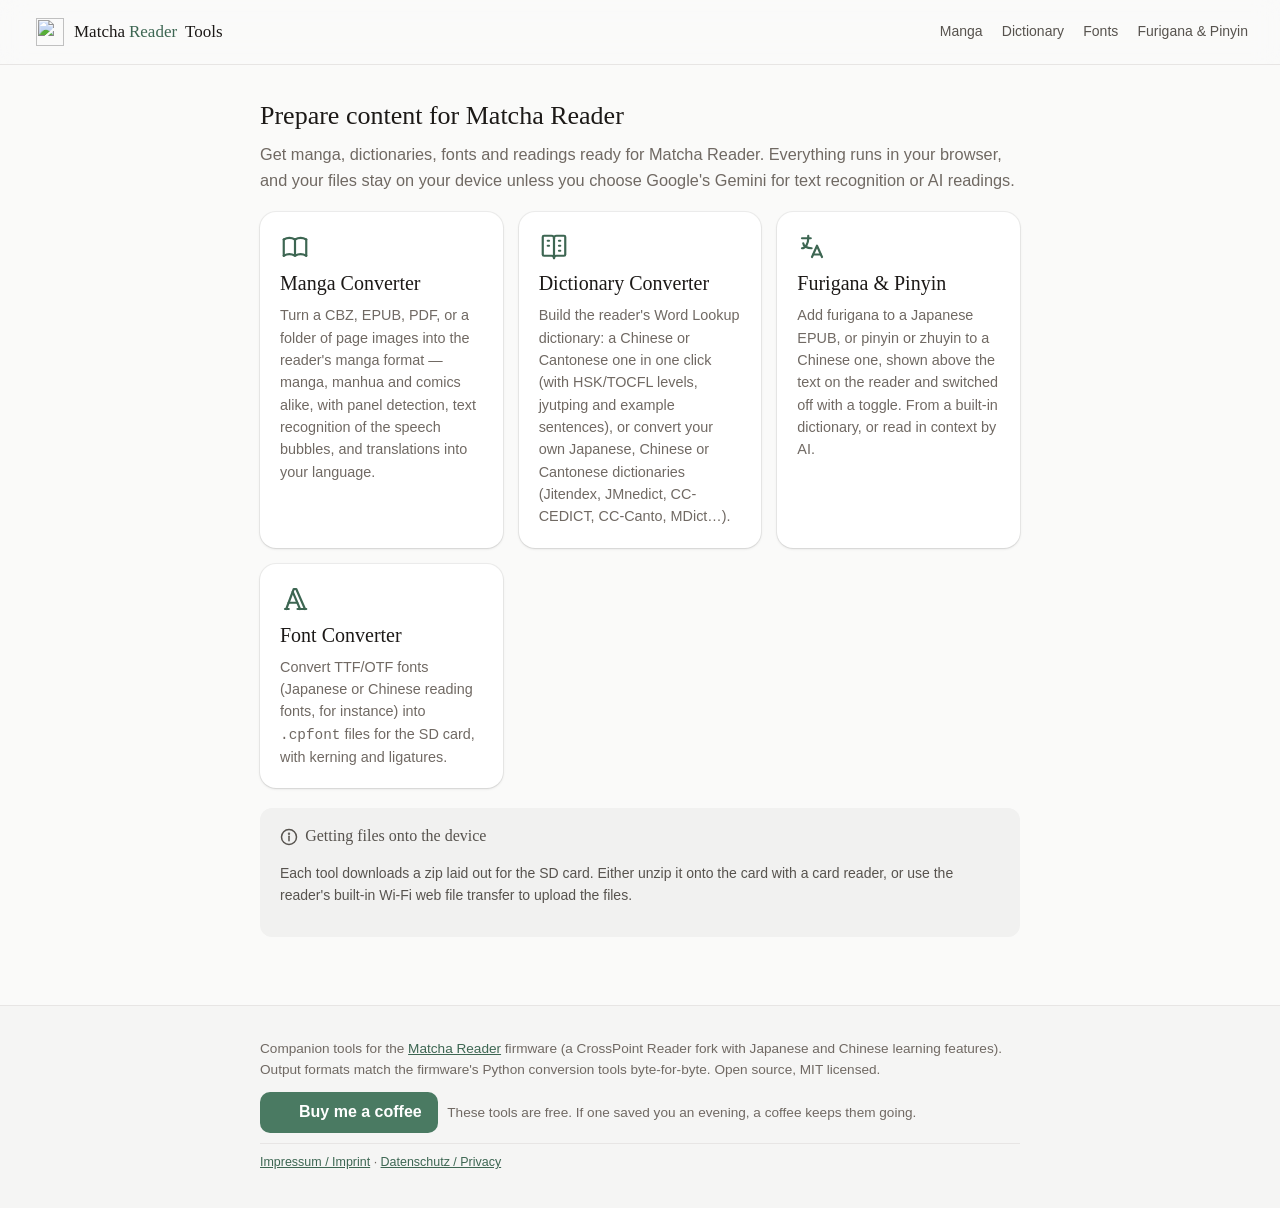
==== index.html @ 50eb7fbb "a11y: reflow at 200% text, spaced card names, labelled navs Pill rows, long words, code and the coff" ====
<!DOCTYPE html>
<html lang="en">
<head>
<meta charset="utf-8">
<meta name="viewport" content="width=device-width, initial-scale=1">
<title>Matcha Reader Tools</title>
<meta name="description" content="Browser-based converters for the Matcha Reader e-reader firmware: manga and manhua with OCR, Japanese and Chinese dictionaries, furigana and pinyin for EPUBs, and SD card fonts. Runs on your device.">
<link rel="stylesheet" href="css/style.css">
<link rel="icon" type="image/svg+xml" href="images/matcha-icon.svg" media="(prefers-color-scheme: light)">
<link rel="icon" type="image/svg+xml" href="images/matcha-icon-dark.svg" media="(prefers-color-scheme: dark)">
</head>
<body>
<a class="skip-link" href="#main">Skip to content</a>
<header class="brand">
  <div class="brand-inner">
    <h1><a class="brand-link" href="./"><picture><source srcset="images/matcha-icon-dark.svg" media="(prefers-color-scheme: dark)"><img class="brand-logo" src="images/matcha-icon.svg" alt="" width="28" height="28"></picture>Matcha <span class="brand-reader">Reader</span>&nbsp;Tools</a></h1>
    <nav class="nav-links desktop-nav" aria-label="Tools">
      <a href="manga.html">Manga</a>
      <a href="dictionary.html">Dictionary</a>
      <a href="fonts.html">Fonts</a>
      <a href="ruby.html">Furigana &amp; Pinyin</a>
    </nav>
  </div>
  <details class="mobile-nav">
    <summary aria-label="Navigation menu"><svg class="icon menu-open" viewBox="0 0 24 24"><path d="M4 7h16M4 12h16M4 17h16"/></svg><svg class="icon menu-close" viewBox="0 0 24 24"><path d="m6 6 12 12M6 18 18 6"/></svg></summary>
    <nav class="nav-links mobile-links" aria-label="Tools">
      <a href="manga.html">Manga</a>
      <a href="dictionary.html">Dictionary</a>
      <a href="fonts.html">Fonts</a>
      <a href="ruby.html">Furigana &amp; Pinyin</a>
    </nav>
  </details>
</header>
<main id="main" tabindex="-1">
  <h2>Prepare content for Matcha Reader</h2>
  <p class="lede">Get manga, dictionaries, fonts and readings ready for Matcha Reader.
  Everything runs in your browser, and your files stay on your device unless you choose Google's
  Gemini for text recognition or AI readings.</p>

  <div class="toolgrid">
    <a class="toolcard" href="manga.html">
      <svg class="tool-icon" viewBox="0 0 24 24" aria-hidden="true"><path d="M3 19a9 9 0 0 1 9 0a9 9 0 0 1 9 0"/><path d="M3 6a9 9 0 0 1 9 0a9 9 0 0 1 9 0"/><path d="M3 6l0 13"/><path d="M12 6l0 13"/><path d="M21 6l0 13"/></svg>
      <h3>Manga Converter</h3>
      <p>Turn a CBZ, EPUB, PDF, or a folder of page images into the reader's manga format — manga,
      manhua and comics alike, with panel detection, text recognition of the speech bubbles, and
      translations into your language.</p>
    </a>
    <a class="toolcard" href="dictionary.html">
      <svg class="tool-icon" viewBox="0 0 24 24" aria-hidden="true"><path d="M10 19h-6a1 1 0 0 1 -1 -1v-14a1 1 0 0 1 1 -1h6a2 2 0 0 1 2 2a2 2 0 0 1 2 -2h6a1 1 0 0 1 1 1v14a1 1 0 0 1 -1 1h-6a2 2 0 0 0 -2 2a2 2 0 0 0 -2 -2z"/><path d="M12 5v16"/><path d="M7 7h1"/><path d="M7 11h1"/><path d="M16 7h1"/><path d="M16 11h1"/><path d="M16 15h1"/></svg>
      <h3>Dictionary Converter</h3>
      <p>Build the reader's Word Lookup dictionary: a Chinese or Cantonese one in one click (with
      HSK/TOCFL levels, jyutping and example sentences), or convert your own Japanese,
      Chinese or Cantonese dictionaries (Jitendex, JMnedict, CC-CEDICT, CC-Canto, MDict…).</p>
    </a>
    <a class="toolcard" href="ruby.html">
      <svg class="tool-icon" viewBox="0 0 24 24" aria-hidden="true"><path d="M4 5h7"/><path d="M9 3v2c0 4.418 -2.239 8 -5 8"/><path d="M5 9c0 2.144 2.952 3.908 6.7 4"/><path d="M12 20l4 -9l4 9"/><path d="M19.1 18h-6.2"/></svg>
      <h3>Furigana &amp; Pinyin</h3>
      <p>Add furigana to a Japanese EPUB, or pinyin or zhuyin to a Chinese one, shown above the text
      on the reader and switched off with a toggle. From a built-in dictionary, or read in context by AI.</p>
    </a>
    <a class="toolcard" href="fonts.html">
      <svg class="tool-icon" viewBox="0 0 24 24" aria-hidden="true"><path d="M4 20l3 0"/><path d="M14 20l7 0"/><path d="M6.9 15l6.9 0"/><path d="M10.2 6.3l5.8 13.7"/><path d="M5 20l6 -16l2 0l7 16"/></svg>
      <h3>Font Converter</h3>
      <p>Convert TTF/OTF fonts (Japanese or Chinese reading fonts, for instance) into
      <code>.cpfont</code> files for the SD card, with kerning and ligatures.</p>
    </a>
  </div>

  <div class="card info">
    <h3>Getting files onto the device</h3>
    <p>Each tool downloads a zip laid out for the SD card. Either unzip it onto the card with a
    card reader, or use the reader's built-in Wi-Fi web file transfer to upload the files.</p>
  </div>
</main>
<footer>
  Companion tools for the <a href="https://github.com/eszter007/matcha-reader">Matcha Reader</a>
  firmware (a CrossPoint Reader fork with Japanese and Chinese learning features). Output formats match the
  firmware's Python conversion tools byte-for-byte. Open source, MIT licensed.
  <p class="coffee"><a class="coffee-btn" href="https://buymeacoffee.com/eszter007" target="_blank" rel="noopener"><img src="css/coffee-cup.svg" alt="" width="15" height="22">Buy me a coffee</a>
  <span>These tools are free. If one saved you an evening, a coffee keeps them going.</span></p>
  <p class="legal"><a href="legal.html#impressum">Impressum / Imprint</a> · <a href="legal.html#datenschutz">Datenschutz / Privacy</a></p>
</footer>
</body>
</html>
---- css/style.css ----
/* Matcha Reader Tools — shared styles. Mobile-first, dark-mode aware.
 * Look and colours follow the firmware's own web UI (src/network/html/assets/web.css). */

:root {
  color-scheme: light;
  --matcha: #4a7a62;        /* buttons */
  --matcha-dark: #3d6652;   /* accent: links, hover, focus */
  --matcha-light: #f0f5f3;  /* tinted backgrounds */
  --on-matcha: #fff;        /* text on a matcha button */
  --bg: #fafaf9;
  --card: #fff;
  --text: #1c1917;
  --label: #57534e;
  --muted: #706963;
  --border: #e7e5e4;
  --control-border: #d6d3d1;
  --warn: #78561d;
  --warn-bg: #fdf6e6;
  --warn-border: #e7d4a8;
  --error: #b42318;
  --card-shadow: 0 0 0 1px #1c19170d, 0 1px 3px #0000001a, 0 1px 2px -1px #0000001a;
}

@media (prefers-color-scheme: dark) {
  :root {
    color-scheme: dark;
    --matcha: #8fb9a6;
    --matcha-dark: #b3cfc2;
    --matcha-light: #35473d;
    --on-matcha: #1c1917;
    --bg: #242321;
    --card: #302e2b;
    --text: #fafaf9;
    --label: #d6d3d1;
    --muted: #a8a29e;
    --border: #504b45;
    --control-border: #78716c;
    --warn: #e7d4a8;
    --warn-bg: #403728;
    --warn-border: #7e6940;
    --error: #fca5a5;
    --card-shadow: 0 0 0 1px #504b45, 0 1px 3px #0000001a, 0 1px 2px -1px #0000001a;
  }
}

* { box-sizing: border-box; }

body {
  margin: 0;
  font-family: Inter, -apple-system, BlinkMacSystemFont, "Segoe UI", sans-serif;
  font-size: 15px;
  background: var(--bg);
  color: var(--text);
  line-height: 1.55;
}

:focus-visible { outline: 3px solid var(--matcha-dark); outline-offset: 3px; }

/* Read by screen readers, not shown. */
.sr-only {
  position: absolute; width: 1px; height: 1px; padding: 0; margin: -1px;
  overflow: hidden; clip: rect(0 0 0 0); white-space: nowrap; border: 0;
}

/* "Skip to content": the first stop for keyboard users, visible only when focused. */
.skip-link { position: absolute; left: 1rem; top: -4rem; z-index: 50; padding: 0.6rem 1rem; border-radius: 8px;
  background: var(--card); color: var(--text); box-shadow: var(--card-shadow); font-weight: 600; }
.skip-link:focus { top: 0.75rem; }
/* The skip link's target: focusable so screen readers move there, but not ringed like a control. */
main:focus { outline: none; }

@media (prefers-reduced-motion: reduce) {
  *, *::before, *::after { transition: none !important; animation: none !important; }
}

/* Header: the firmware's brand bar, sticky and frosted. */
.brand {
  position: sticky;
  top: 0;
  z-index: 20;
  background: color-mix(in srgb, var(--bg) 85%, transparent);
  -webkit-backdrop-filter: blur(12px);
  backdrop-filter: blur(12px);
  border-bottom: 1px solid var(--border);
}

.brand-inner {
  display: grid;
  grid-template-columns: auto 1fr;
  align-items: center;
  gap: 24px;
  max-width: 80rem;
  min-height: 64px;
  margin: 0 auto;
  padding: 0.875rem 2rem;
}

.brand h1 { margin: 0; font-family: Georgia, serif; font-weight: 400; font-size: 17px; line-height: 1.25; }
.brand-link { display: flex; align-items: center; gap: 4px; white-space: nowrap; color: inherit; text-decoration: none; }
.brand-reader { color: var(--matcha-dark); }
.brand-link picture { display: contents; }
.brand-logo { width: 28px; height: 28px; margin-right: 6px; flex-shrink: 0; }

.nav-links { display: flex; flex-wrap: wrap; gap: 1.2rem; }
.nav-links a { color: var(--label); text-decoration: none; font-size: 14px; }
.nav-links a:hover, .nav-links a[aria-current="page"] { color: var(--text); }
.nav-links a[aria-current="page"] { font-weight: 600; }
.desktop-nav { justify-self: end; }

.mobile-nav { display: none; }
.mobile-nav summary { list-style: none; cursor: pointer; padding: 8px; color: var(--label); display: flex; align-items: center; justify-content: center; width: 40px; height: 40px; }
.mobile-nav summary::-webkit-details-marker { display: none; }
.mobile-nav .menu-close, .mobile-nav[open] .menu-open { display: none; }
.mobile-nav[open] .menu-close { display: inline; }
.mobile-links { flex-direction: column; gap: 0; }
.mobile-links a { padding: 0.6rem 0.2rem; }
.mobile-links a + a { border-top: 1px solid var(--border); }

@media (max-width: 720px) {
  .brand-inner { padding: 0.75rem 3.5rem 0.75rem 1.25rem; min-height: 56px; }
  .desktop-nav { display: none; }
  .mobile-nav { display: block; position: absolute; top: 8px; right: 10px; margin: 0; }
  .mobile-nav[open] .mobile-links {
    position: absolute;
    top: 44px;
    right: 0;
    min-width: 220px;
    padding: 0.4rem 1rem;
    background: var(--card);
    border-radius: 12px;
    box-shadow: var(--card-shadow), 0 8px 24px #0000002e;
  }
}

.icon { width: 20px; height: 20px; fill: none; stroke: currentColor; stroke-width: 1.5; stroke-linecap: round; vertical-align: middle; }

main {
  max-width: 800px;
  margin: 0 auto;
  padding: 2rem 1.25rem 3rem;
}

h2, h3 { font-family: Georgia, serif; font-weight: 400; color: var(--text); }
h2 { font-size: 26px; line-height: 1.25; margin: 0.2rem 0 0.6rem; }
p.lede { color: var(--muted); margin-top: 0; font-size: 1.02rem; }

.card {
  background: var(--card);
  border-radius: 16px;
  padding: 24px;
  margin: 20px 0;
  box-shadow: var(--card-shadow);
}

.card h3 { margin: 0 0 0.5rem; font-size: 19px; }

@media (max-width: 560px) { .card { padding: 18px; } }

/* Information only: nothing to click or fill in, so it sits flat and quiet behind the steps. */
.card.info {
  background: color-mix(in srgb, var(--bg) 55%, var(--border));
  box-shadow: none;
  border-radius: 12px;
  padding: 16px 20px;
  color: var(--label);
  font-size: 14px;
}
.card.info h3 {
  display: flex;
  align-items: center;
  gap: 0.45rem;
  font-size: 16px;
  color: var(--label);
}
.card.info h3::before {
  content: "";
  flex: none;
  width: 18px;
  height: 18px;
  background: currentColor;
  -webkit-mask: url("data:image/svg+xml,%3Csvg xmlns='http://www.w3.org/2000/svg' viewBox='0 0 24 24' fill='none' stroke='black' stroke-width='2' stroke-linecap='round'%3E%3Ccircle cx='12' cy='12' r='10'/%3E%3Cpath d='M12 11v6'/%3E%3Ccircle cx='12' cy='7.5' r='0.6' fill='black'/%3E%3C/svg%3E") center / contain no-repeat;
  mask: url("data:image/svg+xml,%3Csvg xmlns='http://www.w3.org/2000/svg' viewBox='0 0 24 24' fill='none' stroke='black' stroke-width='2' stroke-linecap='round'%3E%3Ccircle cx='12' cy='12' r='10'/%3E%3Cpath d='M12 11v6'/%3E%3Ccircle cx='12' cy='7.5' r='0.6' fill='black'/%3E%3C/svg%3E") center / contain no-repeat;
}

label { display: block; font-weight: 600; font-size: 0.9rem; margin: 0.7rem 0 0.2rem; }
label .hint { font-weight: 400; color: var(--muted); }
main a { color: var(--matcha-dark); }
label { color: var(--label); }

/* Hint under a <select>, swapped in place as the choice changes; .warn is the
 * amber variant used when the chosen value carries a cost worth reading. */
/* A description under a control, styled like the hint under a checkbox (.checks.stacked
 * label .hint) so the two read as the same kind of text wherever they sit. Without this a
 * standalone .hint paragraph fell back to body text: full size and full contrast, louder
 * than the label it was explaining. */
p.hint { color: var(--muted); font-size: 0.85rem; line-height: 1.45; font-weight: 400; margin: 0.3rem 0 0; }
/* A hint outside a label (beside a button, in a status line) reads the same as one inside. */
span.hint { color: var(--muted); font-size: 0.85rem; font-weight: 400; }
.field-gap { height: 0.6rem; }

/* Convert, with a line saying what is missing or what it will make. */
.run-bar { display: flex; flex-wrap: wrap; align-items: center; gap: 0.5rem 1rem; margin-top: 1.25rem; }
.run-bar button.primary, .run-bar button.secondary { margin: 0; }
.run-bar .hint { margin: 0; flex: 1 1 14rem; }
@media (max-width: 560px) { .run-bar button.primary { flex: 1 1 100%; } }
.res-hint { color: var(--muted); font-size: 0.85rem; margin: 0.3rem 0 0; }
.res-hint.warn { color: var(--warn); }

/* Width/height pair revealed by the "Custom" resolution choice: two equal
 * columns on a wide card, stacking on a narrow one. */
.res-custom { display: flex; flex-wrap: wrap; gap: 0.6rem; }
.res-custom label { flex: 1 1 8rem; }

input[type="text"], input[type="password"], input[type="number"], select, textarea {
  width: 100%;
  padding: 0.5rem 0.6rem;
  font-size: 1rem;
  border: 1px solid var(--control-border);
  border-radius: 8px;
  background: var(--card);
  color: var(--text);
  font-family: inherit;
}

textarea { font-family: ui-monospace, SFMono-Regular, Menlo, Consolas, monospace; font-size: 0.88rem; }

.filebtn {
  display: inline-block;
  border: 1.5px dashed var(--matcha);
  color: var(--matcha-dark);
  border-radius: 10px;
  padding: 0.7rem 1rem;
  cursor: pointer;
  font-weight: 600;
  background: var(--matcha-light);
  width: 100%;
  text-align: center;
}

/* Visually hidden but still in the tab order, so the big label works as a keyboard file picker. */
.filebtn { position: relative; }
.filebtn input { position: absolute; inset: 0; width: 100%; height: 100%; opacity: 0; cursor: pointer; }
.filebtn:focus-within { outline: 3px solid var(--matcha-dark); outline-offset: 3px; }

.row { display: flex; gap: 0.8rem; flex-wrap: wrap; }
.row > div { flex: 1 1 160px; }

.checks { display: flex; gap: 0.4rem 1.1rem; flex-wrap: wrap; margin-top: 0.3rem; }
.checks label { display: inline-flex; flex-wrap: wrap; align-items: center; gap: 0.35rem; font-weight: 400; margin: 0; font-size: 0.95rem; }

/* Stacked variant, for options that carry an explanation: the description sits UNDER the option
   name rather than running on beside it, aligned to that name instead of the checkbox. Plain
   .checks stays inline for compact groups (e.g. the font-size row). */
.checks.stacked { flex-direction: column; gap: 0.75rem; }
.checks.stacked label {
  display: grid;
  grid-template-columns: auto 1fr;
  column-gap: 0.5rem;
  row-gap: 0.15rem;
  align-items: start;
  font-weight: 600;
}
.checks.stacked label input[type="checkbox"], .checks.stacked label input[type="radio"] { grid-column: 1; grid-row: 1; margin: 0.15rem 0 0; }
.checks.stacked label .opt { grid-column: 2; grid-row: 1; }
.checks.stacked label .hint { grid-column: 2; grid-row: 2; font-size: 0.85rem; line-height: 1.45; }
/* display:grid/flex would otherwise beat the hidden attribute. */
.checks label[hidden], [hidden] { display: none !important; }

button.primary {
  background: var(--matcha);
  border: none;
  color: var(--on-matcha);
  font-size: 1rem;
  font-weight: 600;
  padding: 0.7rem 1.6rem;
  border-radius: 8px;
  box-shadow: 0 1px 3px #0000001a, 0 1px 2px -1px #0000001a;
  cursor: pointer;
  margin-top: 1rem;
}

button.primary:hover:not(:disabled) { background: var(--matcha-dark); }
button.primary:disabled { opacity: 0.55; cursor: default; }

button.secondary {
  background: var(--card);
  border: 1px solid var(--border);
  font-weight: 600;
  color: var(--text);
  font-size: 0.95rem;
  padding: 0.65rem 1.2rem;
  border-radius: 8px;
  cursor: pointer;
  margin: 1rem 0 0 0.6rem;
}
button.secondary:hover:not(:disabled) { background: var(--matcha-light); border-color: var(--matcha-dark); }
button.secondary:disabled { opacity: 0.45; cursor: default; }

#progress {
  margin-top: 1rem;
  border: 1px solid var(--border);
  border-radius: 8px;
  overflow: hidden;
  position: relative;
  height: 1.7rem;
  background: var(--bg);
}

#progress-bar {
  position: absolute;
  inset: 0 auto 0 0;
  width: 0;
  background: var(--matcha);
  opacity: 0.35;
  transition: width 0.2s;
}

#progress-text {
  position: relative;
  text-align: center;
  font-size: 0.85rem;
  line-height: 1.7rem;
}

#log {
  margin-top: 0.8rem;
  padding: 0.6rem 0.8rem;
  background: var(--bg);
  border: 1px solid var(--border);
  border-radius: 8px;
  font-family: ui-monospace, SFMono-Regular, Menlo, Consolas, monospace;
  font-size: 0.8rem;
  max-height: 16rem;
  overflow-y: auto;
  white-space: pre-wrap;
  word-break: break-word;
}

#log .warn { color: var(--warn); }
#log .error { color: var(--error); }

details { margin-top: 0.8rem; }

/* Two or three columns of checkboxes for a long, flat list (scripts on the fonts page). */
.checks.grid { display: grid; grid-template-columns: repeat(auto-fill, minmax(190px, 1fr)); gap: 0.5rem 1rem; }

/* Before/after preview of the image clean-up: two pages side by side, a page stepper above. */
.preview-row { margin-top: 0.9rem; }
.preview-row button.secondary { margin: 0; }
.preview-head { display: flex; align-items: center; justify-content: center; gap: 0.5rem; margin-top: 0.8rem; font-size: 13px; font-weight: 600; color: var(--label); }
.preview-head span { min-width: 6.5rem; text-align: center; font-variant-numeric: tabular-nums; }
.preview-pair { display: flex; justify-content: center; gap: 1rem; margin-top: 0.5rem; }
.preview-pair figure { margin: 0; flex: 0 1 auto; min-width: 0; }
.preview-pair canvas { display: block; width: auto; height: auto; max-width: 100%; max-height: 380px; border-radius: 6px; box-shadow: var(--card-shadow); background: #fff; }
.preview-pair figcaption { text-align: center; font-size: 12px; color: var(--muted); margin-top: 0.35rem; }

/* Panel check: a grid of page thumbnails, and the editor dialog. */
.panel-check-bar { display: flex; flex-wrap: wrap; align-items: center; justify-content: space-between; gap: 0.5rem; margin-top: 0.8rem; }
.panel-check-bar label { display: inline-flex; align-items: center; gap: 0.35rem; margin: 0; font-weight: 400; }
.panel-grid { list-style: none; padding: 4px; margin: 0.6rem -4px 0; display: grid; grid-template-columns: repeat(auto-fill, minmax(118px, 1fr));
  gap: 1.1rem 0.9rem; max-height: 34rem; overflow-y: auto; }
.panel-thumb { display: flex; flex-direction: column; gap: 0.4rem; width: 100%; padding: 0; border: 0; background: none;
  color: var(--label); font: inherit; text-align: left; cursor: pointer; }
.panel-thumb:focus-visible { outline: none; }
.panel-thumb-frame { position: relative; display: flex; align-items: center; justify-content: center; aspect-ratio: 5 / 7;
  padding: 6px; border-radius: 10px; background: var(--bg); box-shadow: 0 0 0 1px var(--border);
  transition: box-shadow .15s, transform .15s; }
.panel-thumb-frame img { max-width: 100%; max-height: 100%; border-radius: 3px; box-shadow: 0 1px 3px #00000026; background: #fff; }
.panel-thumb:hover .panel-thumb-frame { transform: translateY(-2px); box-shadow: 0 0 0 1px var(--border), 0 6px 16px #0000001f; }
.panel-thumb:focus-visible .panel-thumb-frame { box-shadow: 0 0 0 3px var(--matcha-dark); }
.panel-thumb.flagged .panel-thumb-frame { box-shadow: 0 0 0 1.5px var(--warn-border); }
.panel-thumb-pill { position: absolute; top: 6px; right: 6px; padding: 1px 7px; border-radius: 999px; font-size: 11px; font-weight: 600;
  background: var(--warn-bg); color: var(--warn); box-shadow: 0 0 0 1px var(--warn-border); }
.panel-thumb.edited .panel-thumb-pill { background: var(--matcha-light); color: var(--matcha-dark); box-shadow: 0 0 0 1px color-mix(in srgb, var(--matcha) 40%, transparent); }
.panel-thumb-cap { display: flex; justify-content: space-between; align-items: baseline; gap: 0.4rem; padding: 0 2px; font-size: 12.5px; }
.panel-thumb-title { font-weight: 600; color: var(--text); }
.panel-thumb-count { color: var(--muted); }
.panel-thumb-note { padding: 0 2px; font-size: 11.5px; line-height: 1.35; color: var(--warn); }

#panel-editor { width: min(900px, 96vw); max-height: 96vh; border: 0; border-radius: 16px; padding: 14px 18px 12px; background: var(--card); color: var(--text); box-shadow: 0 20px 60px #00000059; }
#panel-editor::backdrop { background: #1c191799; }
#panel-editor kbd { font: 600 11px ui-monospace, monospace; padding: 1px 5px; border: 1px solid var(--border); border-radius: 4px; }

/* Header: page navigation, the two tools, Done. */
.pe-head { display: grid; grid-template-columns: 1fr auto 1fr; align-items: center; gap: 0.75rem; }
.pe-head .pe-done { justify-self: end; margin: 0; padding: 0.5rem 1.2rem; }
.pe-nav { display: flex; align-items: center; gap: 0.25rem; }
.pe-nav h3 { margin: 0; min-width: 6.5rem; text-align: center; font-size: 17px; }

/* Icon buttons, as in an editor toolbar. */
.ui-icon { width: 20px; height: 20px; fill: none; stroke: currentColor; stroke-width: 1.75; stroke-linecap: round; stroke-linejoin: round; flex: none; }
.tool-btn { display: inline-flex; align-items: center; justify-content: center; gap: 0.35rem; min-width: 36px; height: 36px; padding: 0 0.5rem;
  border: 0; border-radius: 8px; background: transparent; color: var(--label); font: inherit; font-size: 13px; font-weight: 600; cursor: pointer; }
.tool-btn:hover:not(:disabled) { background: var(--matcha-light); color: var(--text); }
.tool-btn:disabled { opacity: 0.35; cursor: default; }
.tool-btn.danger:hover:not(:disabled) { background: color-mix(in srgb, var(--error) 14%, transparent); color: var(--error); }

.segmented { display: inline-flex; gap: 2px; padding: 3px; border-radius: 11px; background: var(--bg); box-shadow: inset 0 0 0 1px var(--border); }
.segmented .tool-btn { padding: 0 0.75rem; }
.segmented .tool-btn[aria-checked="true"] { background: var(--card); color: var(--text); box-shadow: 0 1px 2px #0000001f, 0 0 0 1px var(--border); }

.pe-reason { margin: 0.6rem 0 0; padding: 0.45rem 0.7rem; border-radius: 8px; background: var(--warn-bg); color: var(--warn); font-size: 13px; }
.pe-reason::before { content: "⚠ "; }

/* The page, with the selected panel's bar floating on it. */
.pe-stage { position: relative; display: flex; justify-content: center; margin-top: 0.75rem; }
#pe-canvas { max-width: 100%; touch-action: none; cursor: default; border-radius: 4px; box-shadow: 0 0 0 1px var(--border); }
#pe-canvas.drawing { cursor: crosshair; }
.pe-float { position: absolute; display: flex; align-items: center; gap: 2px; padding: 3px; border-radius: 10px;
  background: var(--card); box-shadow: 0 4px 16px #0000002e, 0 0 0 1px var(--border); }
.pe-float .tool-btn { min-width: 30px; height: 30px; padding: 0 0.3rem; }
.pe-order { min-width: 3.2rem; text-align: center; font-size: 13px; font-weight: 600; font-variant-numeric: tabular-nums; }
.pe-sep { width: 1px; align-self: stretch; margin: 4px 2px; background: var(--border); }

.pe-help { margin: 0.6rem 0 0; text-align: center; color: var(--muted); font-size: 13px; min-height: 1.2em; }

/* Page actions: quiet links; shortcuts tucked away. */
.pe-foot { display: flex; flex-wrap: wrap; align-items: baseline; justify-content: space-between; gap: 0.5rem 1rem; margin-top: 0.6rem;
  padding-top: 0.6rem; border-top: 1px solid var(--border); }
.pe-foot-actions { display: flex; flex-wrap: wrap; gap: 0.25rem 1rem; }
.link-btn { padding: 0; border: 0; background: none; color: var(--matcha-dark); font: inherit; font-size: 13px; font-weight: 600; cursor: pointer; }
.link-btn:hover { text-decoration: underline; }
.pe-keys { margin: 0; }
.pe-keys summary { font-size: 13px; font-weight: 500; }
.pe-keys[open] { flex-basis: 100%; }
@media (max-width: 560px) {
  .pe-head { grid-template-columns: 1fr auto; }
  .pe-head .segmented { grid-column: 1 / -1; grid-row: 2; justify-self: center; }
}

/* A question above a set of choices, styled like a field label. */
.field-label { margin: 0.2rem 0 0.5rem; color: var(--label); font-size: 0.9rem; font-weight: 600; }

/* Choice cards: a radio group shown as tappable cards, for a choice worth seeing at once. */
.choice-grid { display: grid; grid-template-columns: repeat(auto-fill, minmax(190px, 1fr)); gap: 0.5rem; }
.choice { position: relative; display: grid; grid-template-columns: auto 1fr; grid-template-rows: auto auto; align-content: center; column-gap: 0.8rem; row-gap: 0.1rem; margin: 0; padding: 0.65rem 0.8rem;
  border-radius: 10px; background: var(--card); box-shadow: 0 0 0 1px var(--control-border); cursor: pointer;
  transition: box-shadow .15s; }
.choice input { position: absolute; opacity: 0; inset: 0; margin: 0; cursor: pointer; }
.choice:hover { box-shadow: 0 0 0 1px var(--matcha-dark); }
.choice:has(input:checked) { background: var(--matcha-light); box-shadow: 0 0 0 2px var(--matcha-dark); }
.choice:has(input:focus-visible) { outline: 3px solid var(--matcha-dark); outline-offset: 3px; }
.choice-title { font-weight: 600; color: var(--text); font-size: 0.95rem; }
/* Reading-order diagram: a page, its panels, and the path through them. */
.choice-art { grid-row: 1 / span 2; align-self: center; display: block; width: 52px; height: 73px; overflow: visible; }
.choice-title { align-self: end; }
.choice-sub { align-self: start; }
.choice-art .page { fill: var(--card); stroke: var(--control-border); stroke-width: 1; }
.choice-art .panels rect { fill: color-mix(in srgb, var(--muted) 30%, var(--card)); }
.choice-art .order { fill: none; stroke: var(--matcha); stroke-width: 1.2; stroke-opacity: 0.55; stroke-linejoin: round; }
.choice-art .panels rect.first { fill: color-mix(in srgb, var(--matcha) 22%, var(--card)); }
.choice-art .step circle { fill: var(--matcha); }
.choice-art .step text { fill: var(--on-matcha); font: 700 8px system-ui, sans-serif; text-anchor: middle; }
.choice:has(input:checked) .choice-art .page { stroke: var(--matcha-dark); }
.choice:has(input:checked) .choice-sub { color: var(--label); }
.choice-sub { color: var(--muted); font-size: 0.8rem; font-weight: 400; }


/* A quiet row offering an optional action: text on the left, its button on the right. */
.callout { display: flex; flex-wrap: wrap; align-items: center; justify-content: space-between; gap: 0.6rem 1rem;
  margin-top: 1rem; padding: 0.75rem 0.9rem; border-radius: 10px; background: var(--bg); box-shadow: inset 0 0 0 1px var(--border); }
.callout-text { display: flex; flex-direction: column; gap: 0.15rem; flex: 1 1 14rem; min-width: 0; }
.callout-title { font-weight: 600; font-size: 0.92rem; color: var(--text); }
.callout button.secondary { margin: 0; }

/* A small pill beside an option name. */
.badge { display: inline-block; margin-left: 0.4rem; padding: 0 0.45rem; border-radius: 999px; background: var(--matcha-light);
  color: var(--matcha-dark); font-size: 11px; font-weight: 600; letter-spacing: 0.02em; vertical-align: 1px; }

/* A small caption heading a group of options inside a card. */
.subhead { margin: 1.2rem 0 0.55rem; color: var(--muted); font-size: 12px; font-weight: 600; letter-spacing: 0.08em; text-transform: uppercase; }
.subhead:first-child { margin-top: 0.2rem; }

/* "or pick each style": a rule with a small caption, separating two ways to do one step. */
.divider-label {
  display: flex;
  align-items: center;
  gap: 0.75rem;
  margin: 1.1rem 0 0.2rem;
  color: var(--muted);
  font-size: 12px;
  letter-spacing: 0.08em;
  text-transform: uppercase;
}
.divider-label::before, .divider-label::after { content: ""; flex: 1; border-top: 1px solid var(--border); }
ul.compact, ol.compact { padding-left: 1.2rem; margin: 0.4rem 0 0; }
ul.compact li, ol.compact li { margin: 0.35rem 0; }
details summary { cursor: pointer; font-weight: 600; font-size: 0.92rem; color: var(--muted); }

.toolgrid { display: grid; grid-template-columns: repeat(auto-fit, minmax(210px, 1fr)); gap: 1rem; margin-top: 1.2rem; }

.toolcard {
  display: block;
  background: var(--card);
  border-radius: 16px;
  box-shadow: var(--card-shadow);
  padding: 1.25rem;
  text-decoration: none;
  color: var(--text);
}

.toolcard:hover { box-shadow: 0 0 0 2px var(--matcha), 0 1px 3px #0000001a; }
/* Tabler Icons (MIT, tabler.io/icons), drawn inline in the accent colour. */
.tool-icon, .title-icon { fill: none; stroke: var(--matcha-dark); stroke-width: 1.75; stroke-linecap: round; stroke-linejoin: round; }
.tool-icon { display: block; width: 30px; height: 30px; }
.title-icon { width: 28px; height: 28px; flex: none; }
h2.with-icon { display: flex; align-items: center; gap: 0.5rem; }
.toolcard h3 { margin: 0.4rem 0 0.3rem; color: var(--text); font-size: 20px; }
.toolcard p { margin: 0; font-size: 0.9rem; color: var(--muted); }

/* Footer: the firmware's tinted band. The inner width is set on its children. */
footer {
  background: color-mix(in srgb, var(--bg) 75%, var(--border));
  border-top: 1px solid var(--border);
  padding: 2rem max(1.25rem, calc((100% - 800px) / 2 + 1.25rem)) 1.5rem;
  color: var(--muted);
  font-size: 0.85rem;
}

footer a { color: var(--matcha-dark); }

.coffee { display: flex; flex-wrap: wrap; align-items: center; gap: 0.6rem; margin: 0.8rem 0 0; }
/* Drawn here rather than with Buy Me a Coffee's embed script, which loads its font from Google. */
.coffee-btn {
  display: inline-flex;
  align-items: center;
  gap: 0.5rem;
  padding: 0.5rem 1rem;
  border-radius: 10px;
  background: var(--matcha);
  color: var(--on-matcha) !important;
  font-size: 1rem;
  font-weight: 600;
  text-decoration: none;
  white-space: nowrap;
}
.coffee-btn:hover { background: var(--matcha-dark); }

footer .legal { margin-top: 0.6rem; padding-top: 0.6rem; border-top: 1px solid var(--border); font-size: 0.78rem; }

.notice {
  background: var(--matcha-light);
  border-radius: 8px;
  padding: 0.6rem 0.8rem;
  font-size: 0.88rem;
  margin-top: 0.8rem;
}

/* A notice about a limitation rather than a neutral aside, so it reads as a caution. */
.notice.warn { background: var(--warn-bg); border-left: 3px solid var(--warn-border); color: var(--warn); }

/* A choice the current book type makes meaningless: still readable, visibly not in play. */
.checks label.disabled { opacity: 0.5; }
.checks label.disabled input { cursor: not-allowed; }

#content-title { margin-top: 1.3rem; }

/* Advanced options: labelled groups, short choices as a row of pills. */
.adv-group + .adv-group { margin-top: 1.4rem; padding-top: 1.1rem; border-top: 1px solid var(--border); }
details > summary + .adv-group { margin-top: 1rem; }
.adv-group .subhead { margin-top: 0; }
.adv-group .field-label { margin: 1rem 0 0.4rem; }
.pills { display: flex; flex-wrap: wrap; gap: 0.35rem; max-width: 28rem; }
/* Equal widths while they fit on one line; wrap rather than overflow at large text sizes. */
.pill { flex: 1 1 0; min-width: max-content; }
.pill { position: relative; margin: 0; font-weight: 400; }
.pill input { position: absolute; opacity: 0; inset: 0; margin: 0; cursor: pointer; }
.pill span { display: flex; align-items: center; min-height: 2.5rem; justify-content: center; padding: 0 0.4rem; border-radius: 999px; white-space: nowrap;
  box-shadow: inset 0 0 0 1px var(--border); background: var(--card); font-size: 0.95rem; }
.pill:hover span { box-shadow: inset 0 0 0 1px var(--matcha-dark); }
.pill input:checked + span { background: var(--matcha-light); box-shadow: inset 0 0 0 2px var(--matcha-dark); font-weight: 600; }
.pill input:focus-visible + span { outline: 2px solid var(--matcha-dark); outline-offset: 2px; }
.pills + .hint { margin-top: 0.45rem; }
.adv-group .preview-row { margin-top: 1rem; }

/* Device cards: the outline is the screen drawn to scale against the others. */
.choice-art .page.dashed { stroke-dasharray: 4 3; }
#screen-other { margin-top: 0.6rem; }
.choice-art .screen { fill: var(--matcha-light); stroke: var(--control-border); stroke-width: 0.75; }
.screen-grid .choice-art { width: 36px; height: 50px; }
.screen-grid .choice { min-height: 0; padding-top: 0.55rem; padding-bottom: 0.55rem; }
/* Long paths and the coffee button wrap instead of widening the page at large text sizes. */
code { overflow-wrap: anywhere; }
.coffee-btn { white-space: normal; max-width: 100%; }
/* A word longer than the column (German compounds at large text sizes) breaks instead of overflowing. */
body { overflow-wrap: break-word; }
h1, h2, h3, p, li { hyphens: auto; }
/* Code blocks scroll on their own instead of widening the page. */
pre { max-width: 100%; overflow-x: auto; }
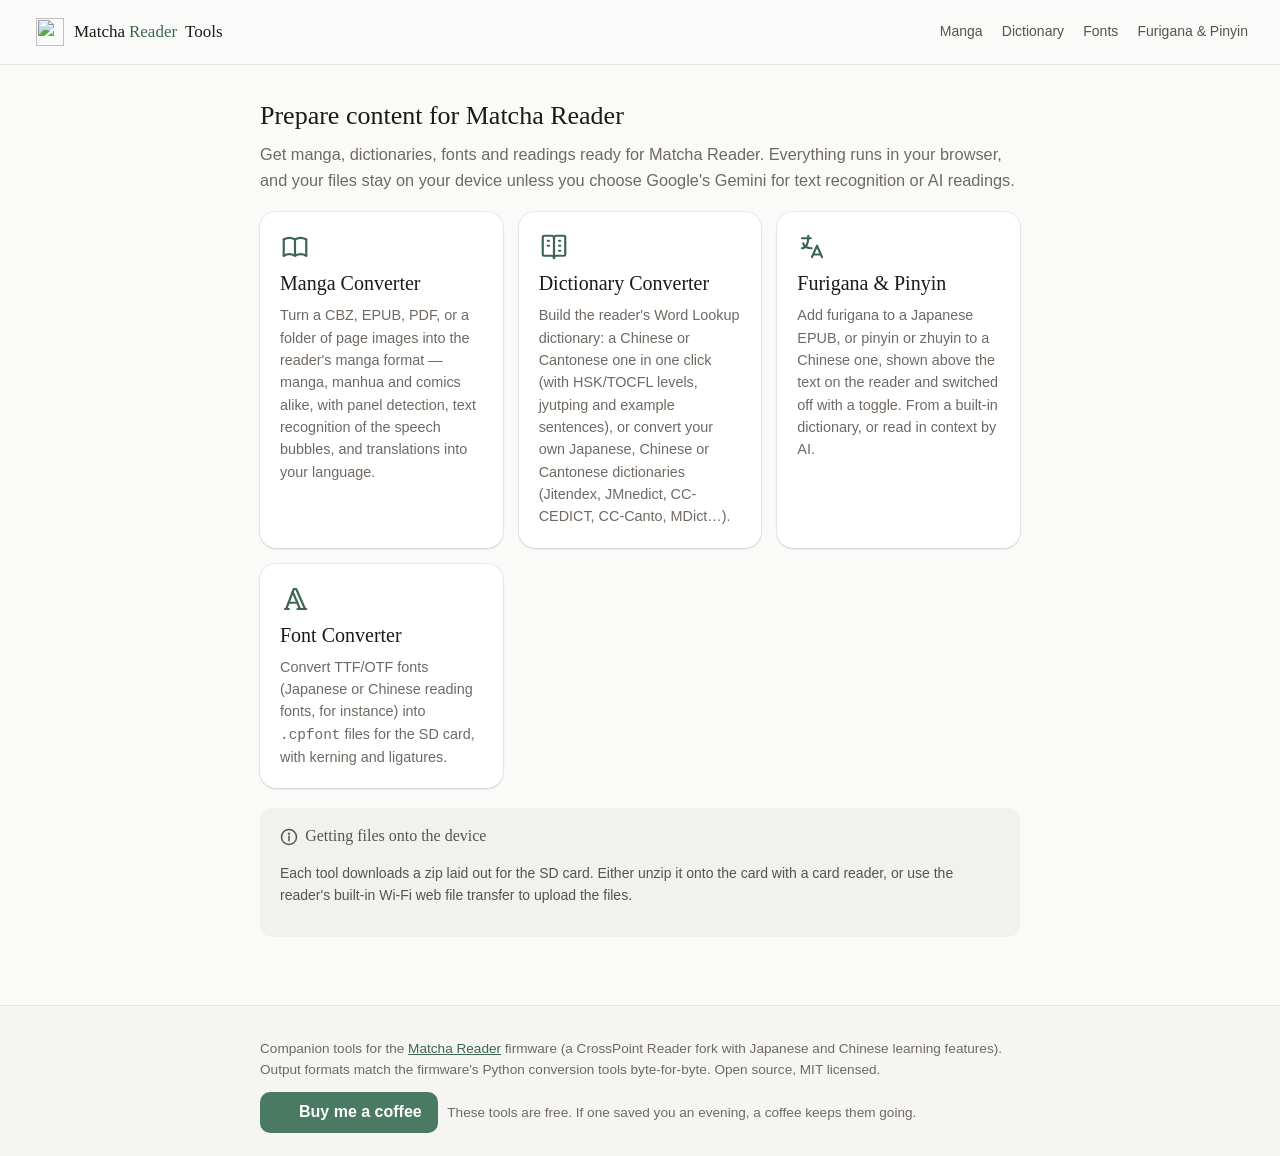
==== commit d17a0407: "chore: remove the legal page It holds the original operator's imprint and privacy details, which a f" ====
--- a/index.html
+++ b/index.html
@@ -78,7 +78,6 @@
   firmware's Python conversion tools byte-for-byte. Open source, MIT licensed.
   <p class="coffee"><a class="coffee-btn" href="https://buymeacoffee.com/eszter007" target="_blank" rel="noopener"><img src="css/coffee-cup.svg" alt="" width="15" height="22">Buy me a coffee</a>
   <span>These tools are free. If one saved you an evening, a coffee keeps them going.</span></p>
-  <p class="legal"><a href="legal.html#impressum">Impressum / Imprint</a> · <a href="legal.html#datenschutz">Datenschutz / Privacy</a></p>
 </footer>
 </body>
 </html>
--- a/css/style.css
+++ b/css/style.css
@@ -241,6 +241,7 @@
 .filebtn { position: relative; }
 .filebtn input { position: absolute; inset: 0; width: 100%; height: 100%; opacity: 0; cursor: pointer; }
 .filebtn:focus-within { outline: 3px solid var(--matcha-dark); outline-offset: 3px; }
+.filebtn-secondary { margin-top: 0.5rem; padding: 0.45rem 1rem; font-weight: 500; border-style: dotted; }
 
 .row { display: flex; gap: 0.8rem; flex-wrap: wrap; }
 .row > div { flex: 1 1 160px; }
